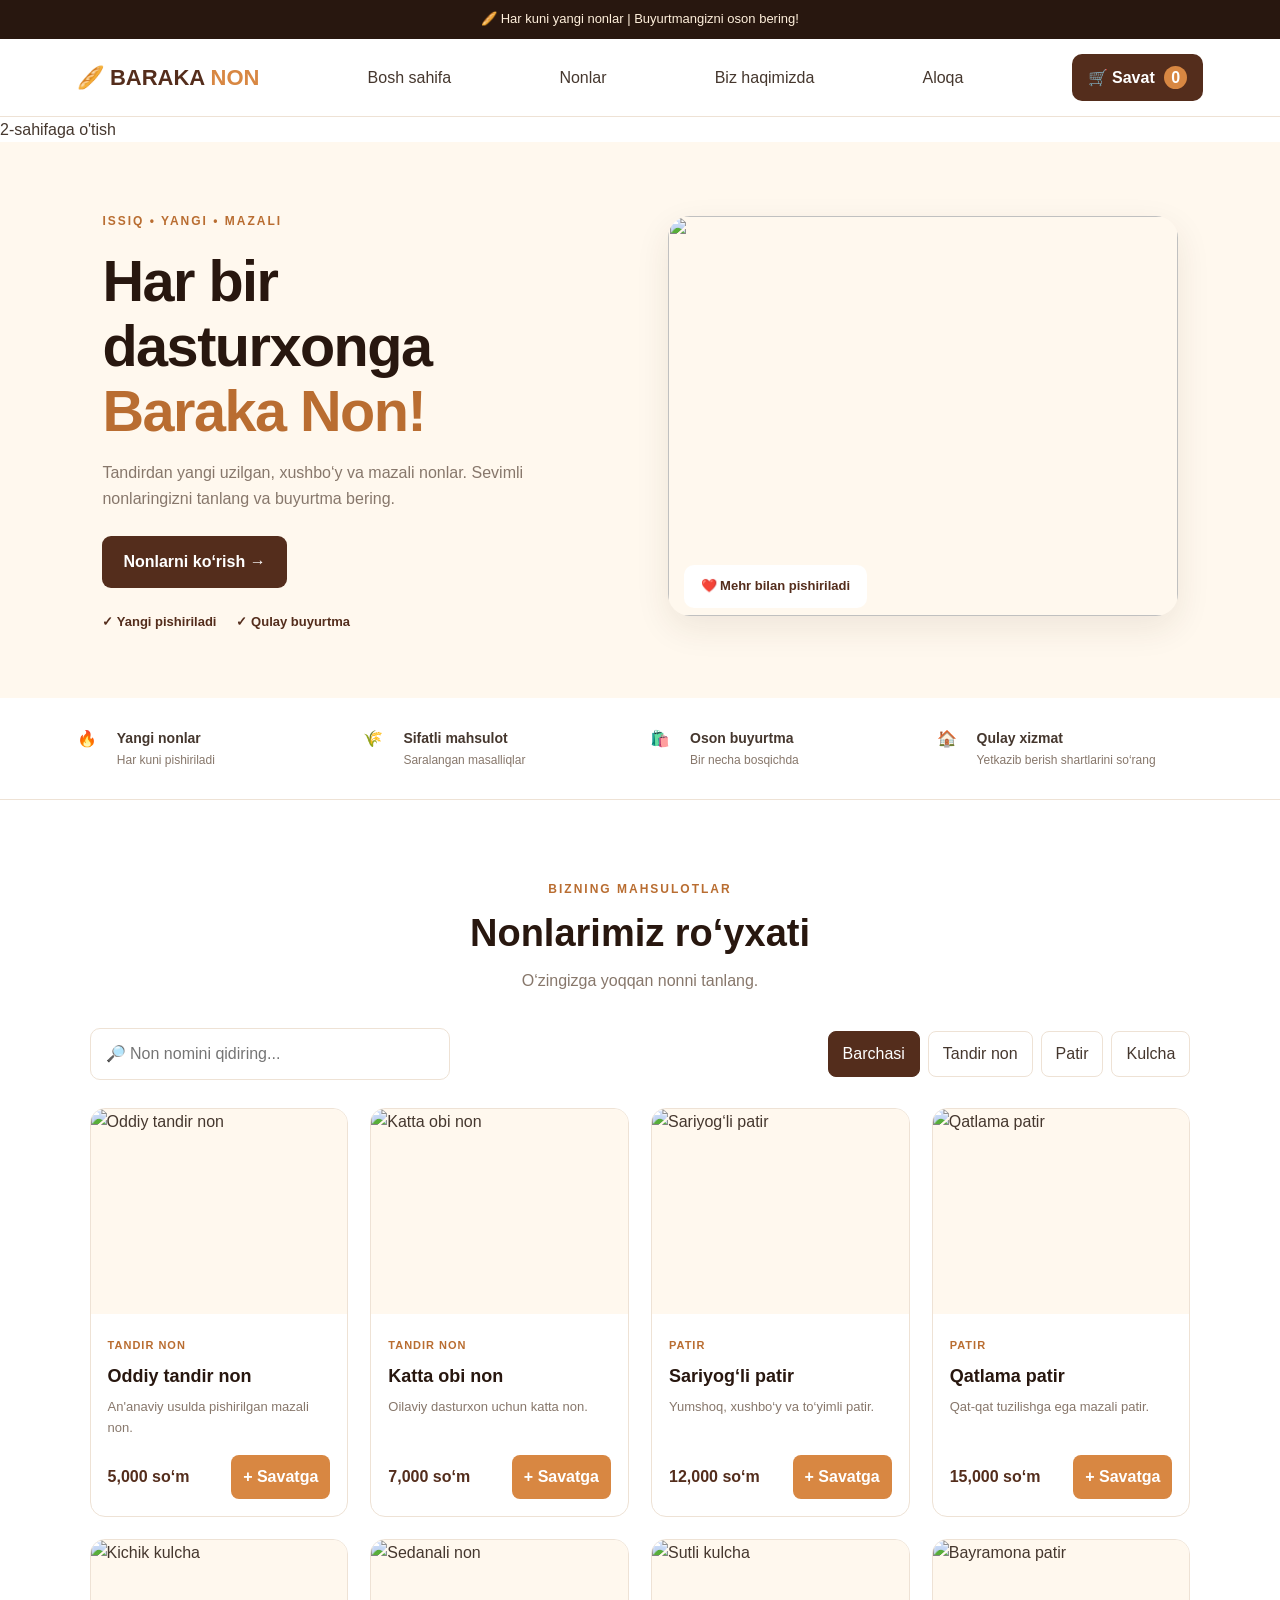
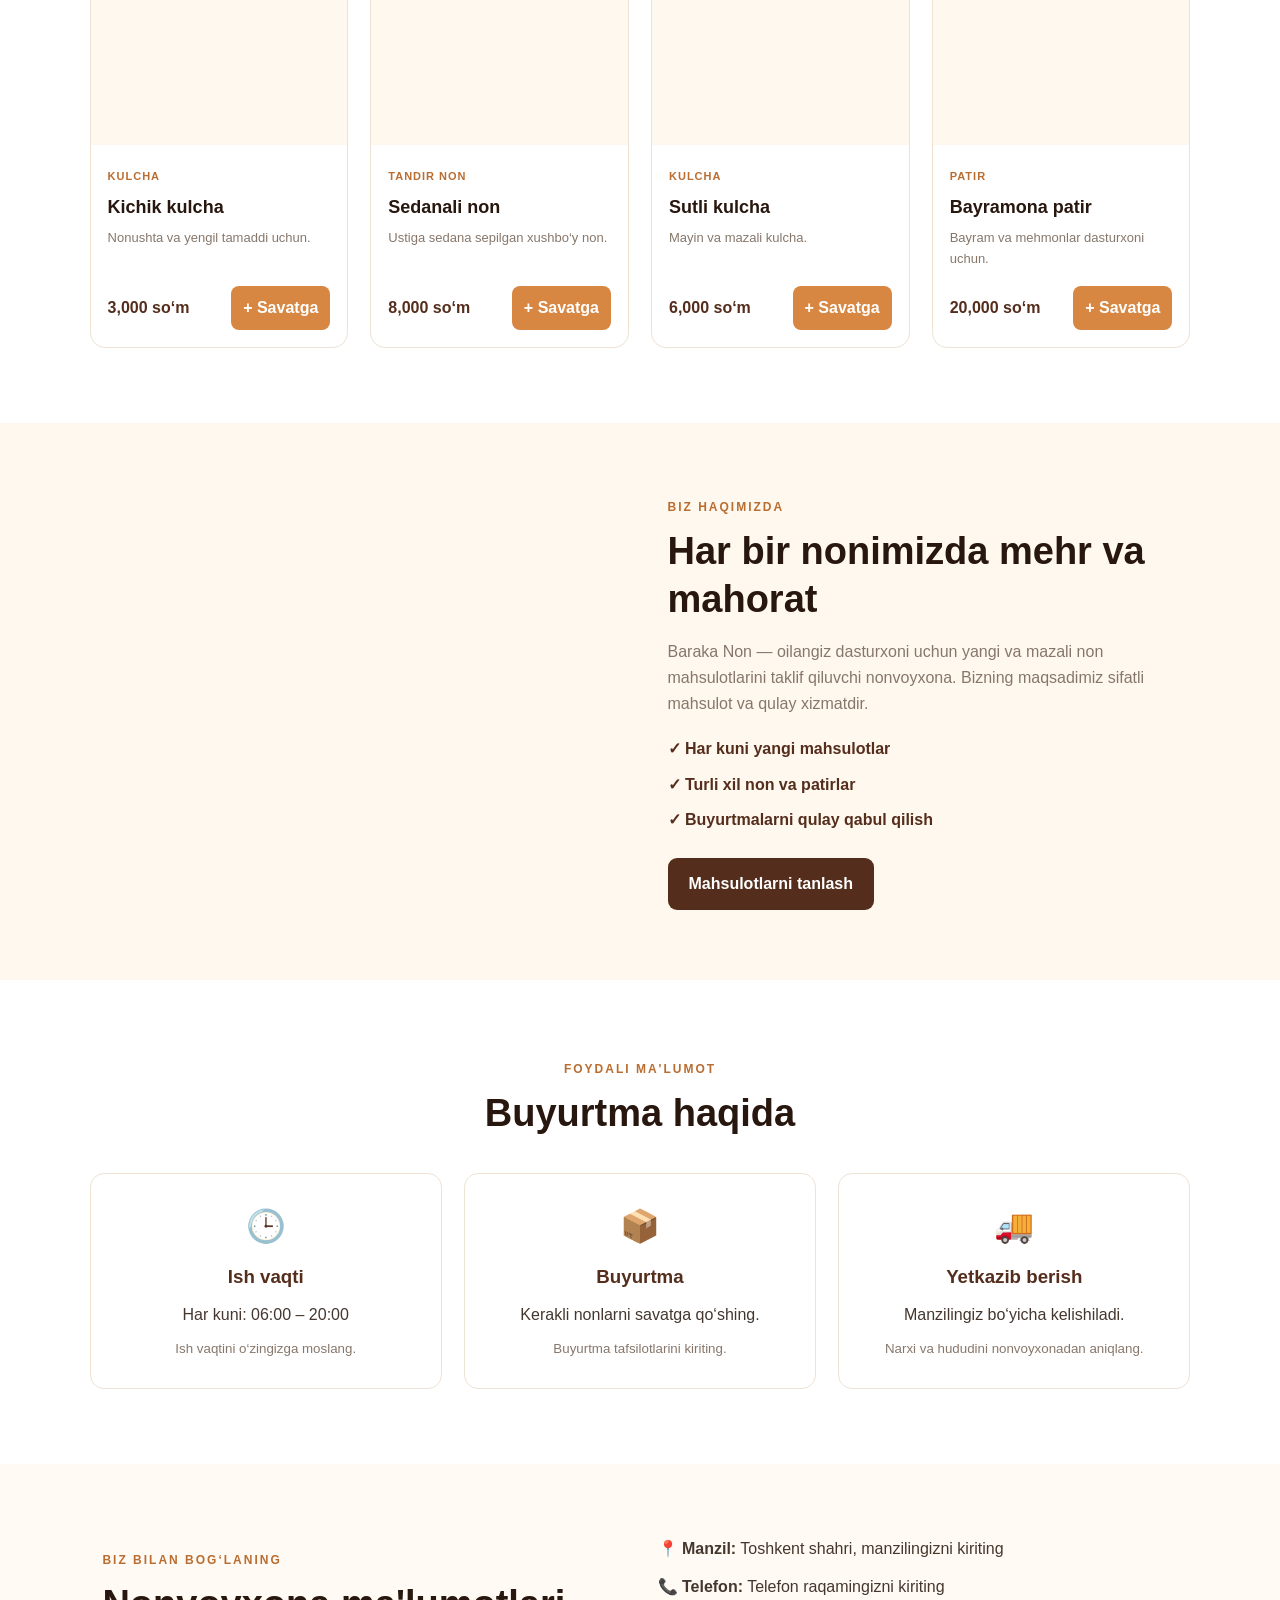
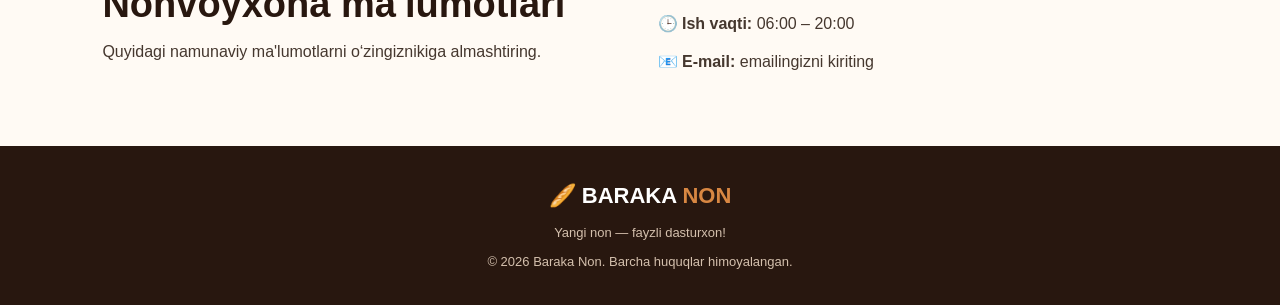
==== index.html @ 47008dd4 "message" ====
<!DOCTYPE html>
<html lang="uz">
<head>
  <meta charset="UTF-8">
  <meta name="viewport" content="width=device-width, initial-scale=1.0">
  <meta name="description" content="Yangi va mazali tandir nonlar. Nonlarni onlayn buyurtma qiling!">
  <title>Baraka Non — Onlayn nonvoyxona</title>
  <link rel="stylesheet" href="./style.css">
</head>
<body>

  <div class="topbar">
    🥖 Har kuni yangi nonlar | Buyurtmangizni oson bering!
  </div>

  <header class="header">
    <a href="#" class="logo">🥖 BARAKA <span>NON</span></a>
      <a href="#home">Bosh sahifa</a>
      <a href="#products">Nonlar</a>
      <a href="#about">Biz haqimizda</a>
      <a href="#contact">Aloqa</a>
    </nav>

    <button class="cart-button" id="openCart">
      🛒 Savat <span id="cartCount">0</span>
    </button>
  </header>
<a href="cart.html">2-sahifaga o'tish</a>
  <main>
    <section class="hero" id="home">
      <div class="hero-content">
        <span class="eyebrow">ISSIQ • YANGI • MAZALI</span>
        <h1>Har bir dasturxonga <span>Baraka Non!</span></h1>
        <p>
          Tandirdan yangi uzilgan, xushbo‘y va mazali nonlar.
          Sevimli nonlaringizni tanlang va buyurtma bering.
        </p>
        <a href="#products" class="primary-button">Nonlarni ko‘rish →</a>

        <div class="hero-features">
          <span>✓ Yangi pishiriladi</span>
          <span>✓ Qulay buyurtma</span>
        </div>
      </div>
      <div class="hero-image">
        <img
          src="https://share.google/D6QhueVzPKbuDrAvo
          alt="Yangi pishirilgan nonlar">
        <div class="image-label">❤️ Mehr bilan pishiriladi</div>
      </div>
    </section>

    <section class="benefits">
      <div>🔥 <strong>Yangi nonlar</strong><small>Har kuni pishiriladi</small></div>
      <div>🌾 <strong>Sifatli mahsulot</strong><small>Saralangan masalliqlar</small></div>
      <div>🛍️ <strong>Oson buyurtma</strong><small>Bir necha bosqichda</small></div>
      <div>🏠 <strong>Qulay xizmat</strong><small>Yetkazib berish shartlarini so‘rang</small></div>
    </section>

    <section class="products-section" id="products">
      <div class="section-heading">
        <span class="eyebrow">BIZNING MAHSULOTLAR</span>
        <h2>Nonlarimiz ro‘yxati</h2>
        <p>O‘zingizga yoqqan nonni tanlang.</p>
      </div>

      <div class="catalog-tools">
        <input id="searchInput" type="search"
          placeholder="🔎 Non nomini qidiring...">

        <div class="filters" id="categoryFilters">
          <button class="filter active" data-category="Barchasi">Barchasi</button>
          <button class="filter" data-category="Tandir non">Tandir non</button>
          <button class="filter" data-category="Patir">Patir</button>
          <button class="filter" data-category="Kulcha">Kulcha</button>
        </div>
      </div>

      <div class="product-grid" id="productGrid"></div>
    </section>

    <section class="about-section" id="about">
      <div class="about-image">
        <img[data-uri]
          alt="Nonvoyxona mahsulotlari">
      </div>
      <div class="about-content">
        <span class="eyebrow">BIZ HAQIMIZDA</span>
        <h2>Har bir nonimizda mehr va mahorat</h2>
        <p>
          Baraka Non — oilangiz dasturxoni uchun yangi va mazali
          non mahsulotlarini taklif qiluvchi nonvoyxona.
          Bizning maqsadimiz sifatli mahsulot va qulay xizmatdir.
        </p>
        <ul>
          <li>✓ Har kuni yangi mahsulotlar</li>
          <li>✓ Turli xil non va patirlar</li>
          <li>✓ Buyurtmalarni qulay qabul qilish</li>
        </ul>
        <a href="#products" class="primary-button">Mahsulotlarni tanlash</a>
      </div>
    </section>

    <section class="info-section">
      <div class="section-heading">
        <span class="eyebrow">FOYDALI MA'LUMOT</span>
        <h2>Buyurtma haqida</h2>
      </div>
      <div class="info-grid">
        <article class="info-card">
          <span>🕒</span>
          <h3>Ish vaqti</h3>
          <p>Har kuni: 06:00 – 20:00</p>
          <small>Ish vaqtini o‘zingizga moslang.</small>
        </article>
        <article class="info-card">
          <span>📦</span>
          <h3>Buyurtma</h3>
          <p>Kerakli nonlarni savatga qo‘shing.</p>
          <small>Buyurtma tafsilotlarini kiriting.</small>
        </article>
        <article class="info-card">
          <span>🚚</span>
          <h3>Yetkazib berish</h3>
          <p>Manzilingiz bo‘yicha kelishiladi.</p>
          <small>Narxi va hududini nonvoyxonadan aniqlang.</small>
        </article>
      </div>
    </section>

    <section class="contact-section" id="contact">
      <div>
        <span class="eyebrow">BIZ BILAN BOG‘LANING</span>
        <h2>Nonvoyxona ma'lumotlari</h2>
        <p>Quyidagi namunaviy ma'lumotlarni o‘zingiznikiga almashtiring.</p>
      </div>
      <div class="contact-details">
        <p>📍 <strong>Manzil:</strong> Toshkent shahri, manzilingizni kiriting</p>
        <p>📞 <strong>Telefon:</strong> Telefon raqamingizni kiriting</p>
        <p>🕒 <strong>Ish vaqti:</strong> 06:00 – 20:00</p>
        <p>📧 <strong>E-mail:</strong> emailingizni kiriting</p>
      </div>
    </section>
  </main>

  <footer class="footer">
    <a href="#home" class="logo">🥖 BARAKA <span>NON</span></a>
    <p>Yangi non — fayzli dasturxon!</p>
    <p>© <span id="year"></span> Baraka Non. Barcha huquqlar himoyalangan.</p>
  </footer>

  <!-- Savat oynasi -->
  <div class="modal" id="cartModal" aria-hidden="true">
    <div class="modal-content">
      <button class="close-button" id="closeCart" aria-label="Yopish">×</button>
      <h2>🛒 Savatingiz</h2>
      <div id="cartItems"></div>

      <div class="cart-total">
        <span>Jami:</span>
        <strong id="cartTotal">0 so‘m</strong>
      </div>

      <button class="primary-button full-button" id="checkoutButton">
        Buyurtma berish
      </button>
      <p class="small-note">Buyurtma berish uchun ma'lumotlaringizni kiriting.</p>
    </div>
  </div>

  <!-- Buyurtma formasi -->
  <div class="modal" id="checkoutModal" aria-hidden="true">
    <div class="modal-content">
      <button class="close-button" id="closeCheckout" aria-label="Yopish">×</button>
      <h2>Buyurtma ma'lumotlari</h2>

      <form id="orderForm">
        <label for="customerName">Ismingiz</label>
        <input id="customerName" name="name" required
          placeholder="Ismingizni kiriting">

        <label for="customerPhone">Telefon raqamingiz</label>
        <input id="customerPhone" name="phone" type="tel"
          required placeholder="+998 90 123 45 67">

        <label for="customerAddress">Yetkazib berish manzili</label>
        <textarea id="customerAddress" name="address"
          required placeholder="Manzilingizni kiriting"></textarea>

        <label for="customerNote">Qo‘shimcha izoh (ixtiyoriy)</label>
        <textarea id="customerNote" name="note"
          placeholder="Masalan, mo‘ljal yoki boshqa izoh"></textarea>

        <div class="cart-total">
          <span>Buyurtma jami:</span>
          <strong id="checkoutTotal">0 so‘m</strong>
        </div>
        <button type="submit" class="primary-button full-button">
          Buyurtmani tasdiqlash
        </button>
      </form>
      <p class="small-note">
        Hozircha demo rejim. Haqiqiy buyurtmalarni qabul qilish uchun
        server yoki Telegram integratsiyasi kerak.
      </p>
    </div>
  </div>

  <div id="toast" class="toast" role="status"></div>


  <script src="./scipt.js"></script>

</body>
</html>
---- style.css ----
:root {
  --brown: #542d1c;
  --dark: #28170f;
  --orange: #d88742;
  --cream: #fff8ee;
  --white: #ffffff;
  --text: #45372e;
  --muted: #87776b;
  --border: #eee2d5;
  --shadow: 0 12px 35px rgba(69, 43, 24, 0.09);
}

* {
  margin: 0;
  padding: 0;
  box-sizing: border-box;
}

html {
  scroll-behavior: smooth;
  scroll-padding-top: 90px;
}

body {
  font-family: Arial, Helvetica, sans-serif;
  background: var(--white);
  color: var(--text);
  line-height: 1.6;
}

button, input, textarea {
  font: inherit;
}

button, a {
  -webkit-tap-highlight-color: transparent;
}

a {
  color: inherit;
  text-decoration: none;
}

button {
  cursor: pointer;
}

.topbar {
  background: var(--dark);
  color: #fff0dc;
  text-align: center;
  padding: 9px 15px;
  font-size: 13px;
}

.header {
  min-height: 78px;
  padding: 14px 6%;
  display: flex;
  align-items: center;
  justify-content: space-between;
  gap: 22px;
  background: white;
  position: sticky;
  top: 0;
  z-index: 10;
  border-bottom: 1px solid var(--border);
}

.logo {
  color: var(--brown);
  font-weight: 900;
  font-size: 22px;
  white-space: nowrap;
}

.logo span {
  color: var(--orange);
}

nav {
  display: flex;
  gap: 25px;
  align-items: center;
}

nav a {
  font-size: 14px;
  font-weight: 600;
  transition: color .2s;
}

nav a:hover {
  color: var(--orange);
}

.cart-button {
  background: var(--brown);
  color: white;
  border: 0;
  padding: 11px 16px;
  border-radius: 10px;
  font-weight: bold;
  white-space: nowrap;
}

#cartCount {
  display: inline-flex;
  background: var(--orange);
  color: white;
  border-radius: 20px;
  min-width: 23px;
  height: 23px;
  align-items: center;
  justify-content: center;
  margin-left: 5px;
}

.hero {
  background: var(--cream);
  padding: 65px 8%;
  display: grid;
  grid-template-columns: 1fr 1fr;
  align-items: center;
  gap: 55px;
}

.hero-content {
  max-width: 570px;
}

.eyebrow {
  color: #b96d31;
  font-size: 12px;
  font-weight: 800;
  letter-spacing: 2px;
}

.hero h1 {
  font-size: clamp(36px, 4.5vw, 58px);
  color: var(--dark);
  line-height: 1.13;
  margin: 16px 0;
  letter-spacing: -1.5px;
}

.hero h1 span {
  color: #b96d31;
}

.hero-content > p {
  color: var(--muted);
  margin-bottom: 25px;
  max-width: 470px;
}

.primary-button {
  display: inline-flex;
  justify-content: center;
  align-items: center;
  gap: 8px;
  border: none;
  border-radius: 9px;
  background: var(--brown);
  color: white;
  padding: 13px 21px;
  font-weight: 700;
  transition: background .2s, transform .2s;
}

.primary-button:hover {
  background: #75472c;
  transform: translateY(-2px);
}

.hero-features {
  display: flex;
  flex-wrap: wrap;
  gap: 20px;
  margin-top: 24px;
  color: var(--brown);
  font-size: 13px;
  font-weight: 600;
}

.hero-image {
  position: relative;
}

.hero-image img {
  width: 100%;
  height: 400px;
  object-fit: cover;
  border-radius: 22px;
  box-shadow: var(--shadow);
}

.image-label {
  position: absolute;
  left: 16px;
  bottom: 16px;
  background: white;
  padding: 11px 17px;
  border-radius: 10px;
  color: var(--brown);
  font-weight: bold;
  font-size: 13px;
}

.benefits {
  display: grid;
  grid-template-columns: repeat(4, 1fr);
  padding: 28px 6%;
  gap: 20px;
  border-bottom: 1px solid var(--border);
}

.benefits > div {
  display: grid;
  grid-template-columns: 40px 1fr;
  align-items: center;
  font-size: 16px;
}

.benefits > div > strong {
  font-size: 14px;
}

.benefits > div > small {
  grid-column: 2;
  color: var(--muted);
  font-size: 12px;
}

.products-section, .info-section {
  padding: 75px 7%;
}

.section-heading {
  text-align: center;
  margin-bottom: 35px;
}

.section-heading h2, .about-content h2,
.contact-section h2 {
  color: var(--dark);
  font-size: clamp(27px, 3vw, 38px);
  line-height: 1.25;
  margin: 10px 0;
}

.section-heading p {
  color: var(--muted);
}

.catalog-tools {
  display: flex;
  flex-wrap: wrap;
  align-items: center;
  justify-content: space-between;
  gap: 18px;
  margin-bottom: 28px;
}

#searchInput {
  flex: 1;
  min-width: 220px;
  max-width: 360px;
  border: 1px solid var(--border);
  padding: 12px 15px;
  border-radius: 10px;
  outline: none;
}

#searchInput:focus, input:focus, textarea:focus {
  border-color: var(--orange);
  box-shadow: 0 0 0 3px rgba(216, 135, 66, .12);
}

.filters {
  display: flex;
  flex-wrap: wrap;
  gap: 8px;
}

.filter {
  padding: 9px 14px;
  border: 1px solid var(--border);
  background: white;
  border-radius: 8px;
  color: var(--text);
}

.filter.active, .filter:hover {
  background: var(--brown);
  border-color: var(--brown);
  color: white;
}

.product-grid {
  display: grid;
  grid-template-columns: repeat(4, minmax(0, 1fr));
  gap: 22px;
}

.product-card {
  background: white;
  border: 1px solid var(--border);
  border-radius: 15px;
  overflow: hidden;
  transition: transform .2s, box-shadow .2s;
}

.product-card:hover {
  transform: translateY(-5px);
  box-shadow: var(--shadow);
}

.product-image {
  width: 100%;
  height: 205px;
  object-fit: cover;
  background: var(--cream);
  display: block;
}

.product-info {
  padding: 17px;
}

.product-category {
  font-size: 11px;
  text-transform: uppercase;
  letter-spacing: 1px;
  color: #b96d31;
  font-weight: bold;
}

.product-info h3 {
  font-size: 18px;
  color: var(--dark);
  margin: 6px 0;
}

.product-description {
  color: var(--muted);
  font-size: 13px;
  min-height: 42px;
}

.product-bottom {
  display: flex;
  align-items: center;
  justify-content: space-between;
  gap: 8px;
  margin-top: 16px;
}

.product-price {
  font-size: 16px;
  color: var(--brown);
  font-weight: 800;
}

.add-button {
  border: none;
  background: var(--orange);
  color: white;
  font-weight: bold;
  padding: 9px 12px;
  border-radius: 8px;
}

.add-button:hover {
  background: var(--brown);
}

.empty-state {
  grid-column: 1 / -1;
  text-align: center;
  padding: 40px 10px;
  color: var(--muted);
}

.about-section {
  padding: 70px 8%;
  background: var(--cream);
  display: grid;
  grid-template-columns: 1fr 1fr;
  align-items: center;
  gap: 55px;
}

.about-image img {
  width: 100%;
  height: 360px;
  object-fit: cover;
  border-radius: 18px;
}

.about-content p {
  color: var(--muted);
  margin: 16px 0;
}

.about-content ul {
  list-style: none;
  margin: 20px 0 25px;
}

.about-content li {
  margin: 10px 0;
  color: var(--brown);
  font-weight: 600;
}

.info-grid {
  display: grid;
  grid-template-columns: repeat(3, 1fr);
  gap: 22px;
}

.info-card {
  border: 1px solid var(--border);
  border-radius: 14px;
  padding: 27px;
  text-align: center;
}

.info-card > span {
  font-size: 32px;
}

.info-card h3 {
  color: var(--brown);
  margin: 10px 0;
}

.info-card p {
  margin-bottom: 8px;
}

.info-card small {
  color: var(--muted);
}

.contact-section {
  padding: 60px 8%;
  background: #fffaf4;
  display: grid;
  grid-template-columns: 1fr 1fr;
  gap: 35px;
  align-items: center;
}

.contact-details {
  overflow-wrap: anywhere;
}

.contact-details p {
  margin: 12px 0;
}

.footer {
  padding: 32px 15px;
  background: var(--dark);
  color: #f6e7d7;
  text-align: center;
}

.footer .logo {
  color: white;
}

.footer p {
  margin-top: 9px;
  font-size: 13px;
  color: #d4c0ad;
}

.modal {
  position: fixed;
  inset: 0;
  z-index: 30;
  display: none;
  align-items: center;
  justify-content: center;
  background: rgba(25, 16, 10, .6);
  padding: 15px;
}

.modal.show {
  display: flex;
}

.modal-content {
  background: white;
  padding: 28px;
  border-radius: 17px;
  width: 100%;
  max-width: 480px;
  max-height: 90vh;
  overflow-y: auto;
  position: relative;
  box-shadow: var(--shadow);
}

.modal-content h2 {
  color: var(--brown);
  margin: 5px 35px 22px 0;
  font-size: 24px;
}

.close-button {
  position: absolute;
  top: 12px;
  right: 17px;
  border: none;
  background: transparent;
  font-size: 30px;
  color: var(--muted);
}

.cart-item {
  display: flex;
  justify-content: space-between;
  align-items: center;
  gap: 10px;
  padding: 13px 0;
  border-bottom: 1px solid var(--border);
}

.cart-item-name {
  font-weight: bold;
  font-size: 14px;
}

.cart-item-price {
  color: var(--muted);
  font-size: 12px;
}

.quantity-controls {
  display: flex;
  align-items: center;
  gap: 9px;
}

.quantity-controls button {
  width: 29px;
  height: 29px;
  border: 1px solid var(--border);
  background: var(--cream);
  border-radius: 7px;
  color: var(--brown);
  font-weight: bold;
}

.cart-total {
  display: flex;
  justify-content: space-between;
  gap: 10px;
  border-top: 1px solid var(--border);
  margin-top: 20px;
  padding: 17px 0;
  font-size: 17px;
}

.cart-total strong {
  color: var(--brown);
}

.full-button {
  width: 100%;
}

.small-note {
  font-size: 12px;
  color: var(--muted);
  margin-top: 13px;
}

#orderForm label {
  display: block;
  margin: 13px 0 5px;
  font-size: 13px;
  font-weight: bold;
}

#orderForm input, #orderForm textarea {
  width: 100%;
  padding: 12px;
  border: 1px solid var(--border);
  border-radius: 8px;
  outline: none;
}

#orderForm textarea {
  min-height: 75px;
  resize: vertical;
}

#orderForm .primary-button {
  margin-top: 10px;
}

.toast {
  position: fixed;
  bottom: 20px;
  left: 50%;
  transform: translateX(-50%) translateY(20px);
  background: var(--dark);
  color: white;
  padding: 12px 20px;
  border-radius: 10px;
  opacity: 0;
  pointer-events: none;
  transition: .25s;
  z-index: 50;
  width: max-content;
  max-width: 90%;
  text-align: center;
}

.toast.show {
  opacity: 1;
  transform: translateX(-50%) translateY(0);
}

@media (max-width: 1000px) {
  .header {
    flex-wrap: wrap;
  }

  nav {
    order: 3;
    width: 100%;
    justify-content: center;
    flex-wrap: wrap;
    gap: 15px;
  }

  .product-grid {
    grid-template-columns: repeat(2, minmax(0, 1fr));
  }

  .benefits {
    grid-template-columns: repeat(2, 1fr);
  }
}

@media (max-width: 650px) {
  .header {
    padding: 13px 4%;
    gap: 10px;
  }

  .logo {
    font-size: 18px;
  }

  .cart-button {
    padding: 9px 10px;
    font-size: 12px;
  }

  nav {
    font-size: 12px;
    gap: 12px;
  }

  nav a {
    font-size: 12px;
  }

  .hero {
    padding: 40px 6%;
    grid-template-columns: 1fr;
    gap: 28px;
  }

  .hero h1 {
    font-size: 39px;
  }

  .hero-image img {
    height: 270px;
  }

  .benefits {
    padding: 22px 5%;
    gap: 18px 10px;
  }

  .benefits > div {
    grid-template-columns: 30px 1fr;
    font-size: 13px;
  }

  .benefits > div > strong {
    font-size: 12px;
  }

  .benefits > div > small {
    font-size: 11px;
  }

  .products-section, .info-section {
    padding: 48px 5%;
  }

  .catalog-tools {
    align-items: stretch;
  }

  #searchInput {
    max-width: none;
  }

  .product-grid {
    gap: 12px;
  }

  .product-image {
    height: 145px;
  }

  .product-info {
    padding: 12px;
  }

  .product-info h3 {
    font-size: 15px;
  }

  .product-description {
    font-size: 12px;
    min-height: 58px;
  }

  .product-price {
    font-size: 13px;
  }

  .add-button {
    padding: 8px;
    font-size: 12px;
  }

  .about-section, .contact-section {
    grid-template-columns: 1fr;
    padding: 45px 6%;
    gap: 25px;
  }

  .about-image img {
    height: 260px;
  }

  .info-grid {
    grid-template-columns: 1fr;
  }

  .modal-content {
    padding: 23px 18px;
  }
}
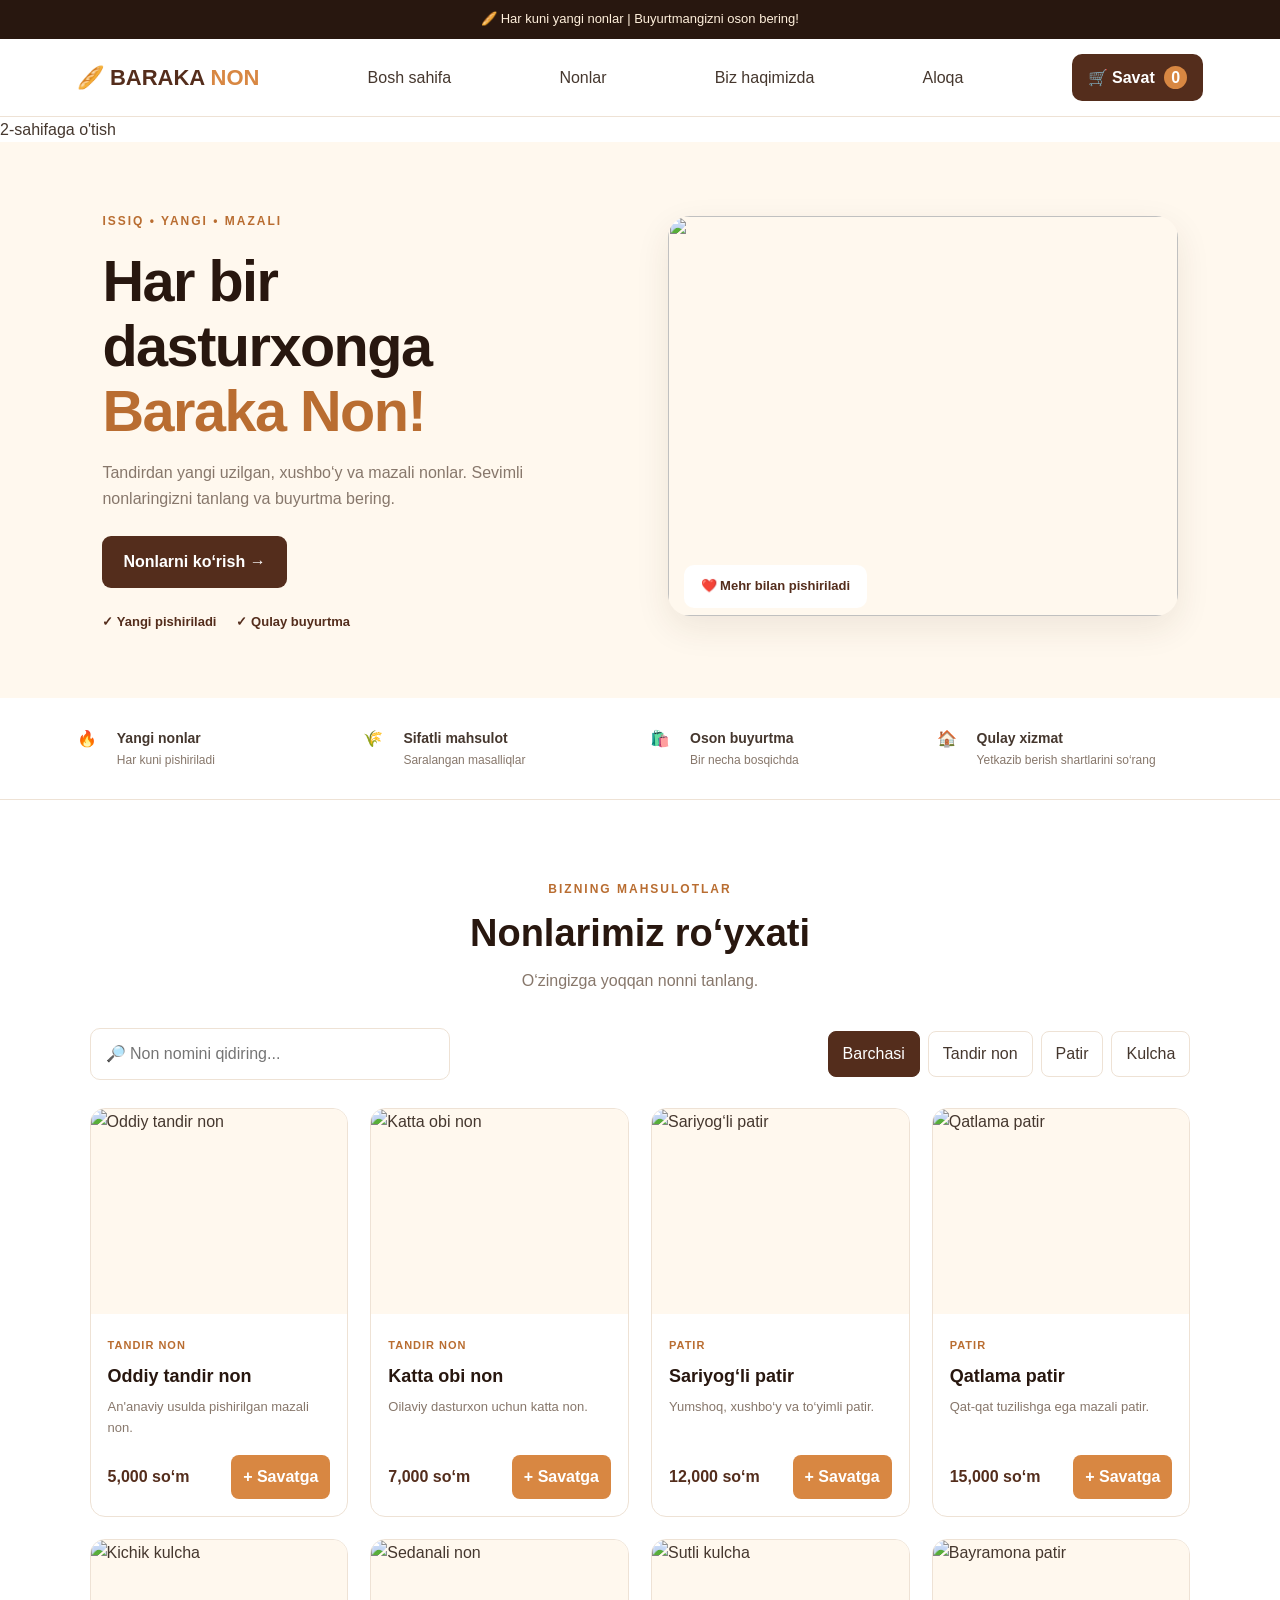
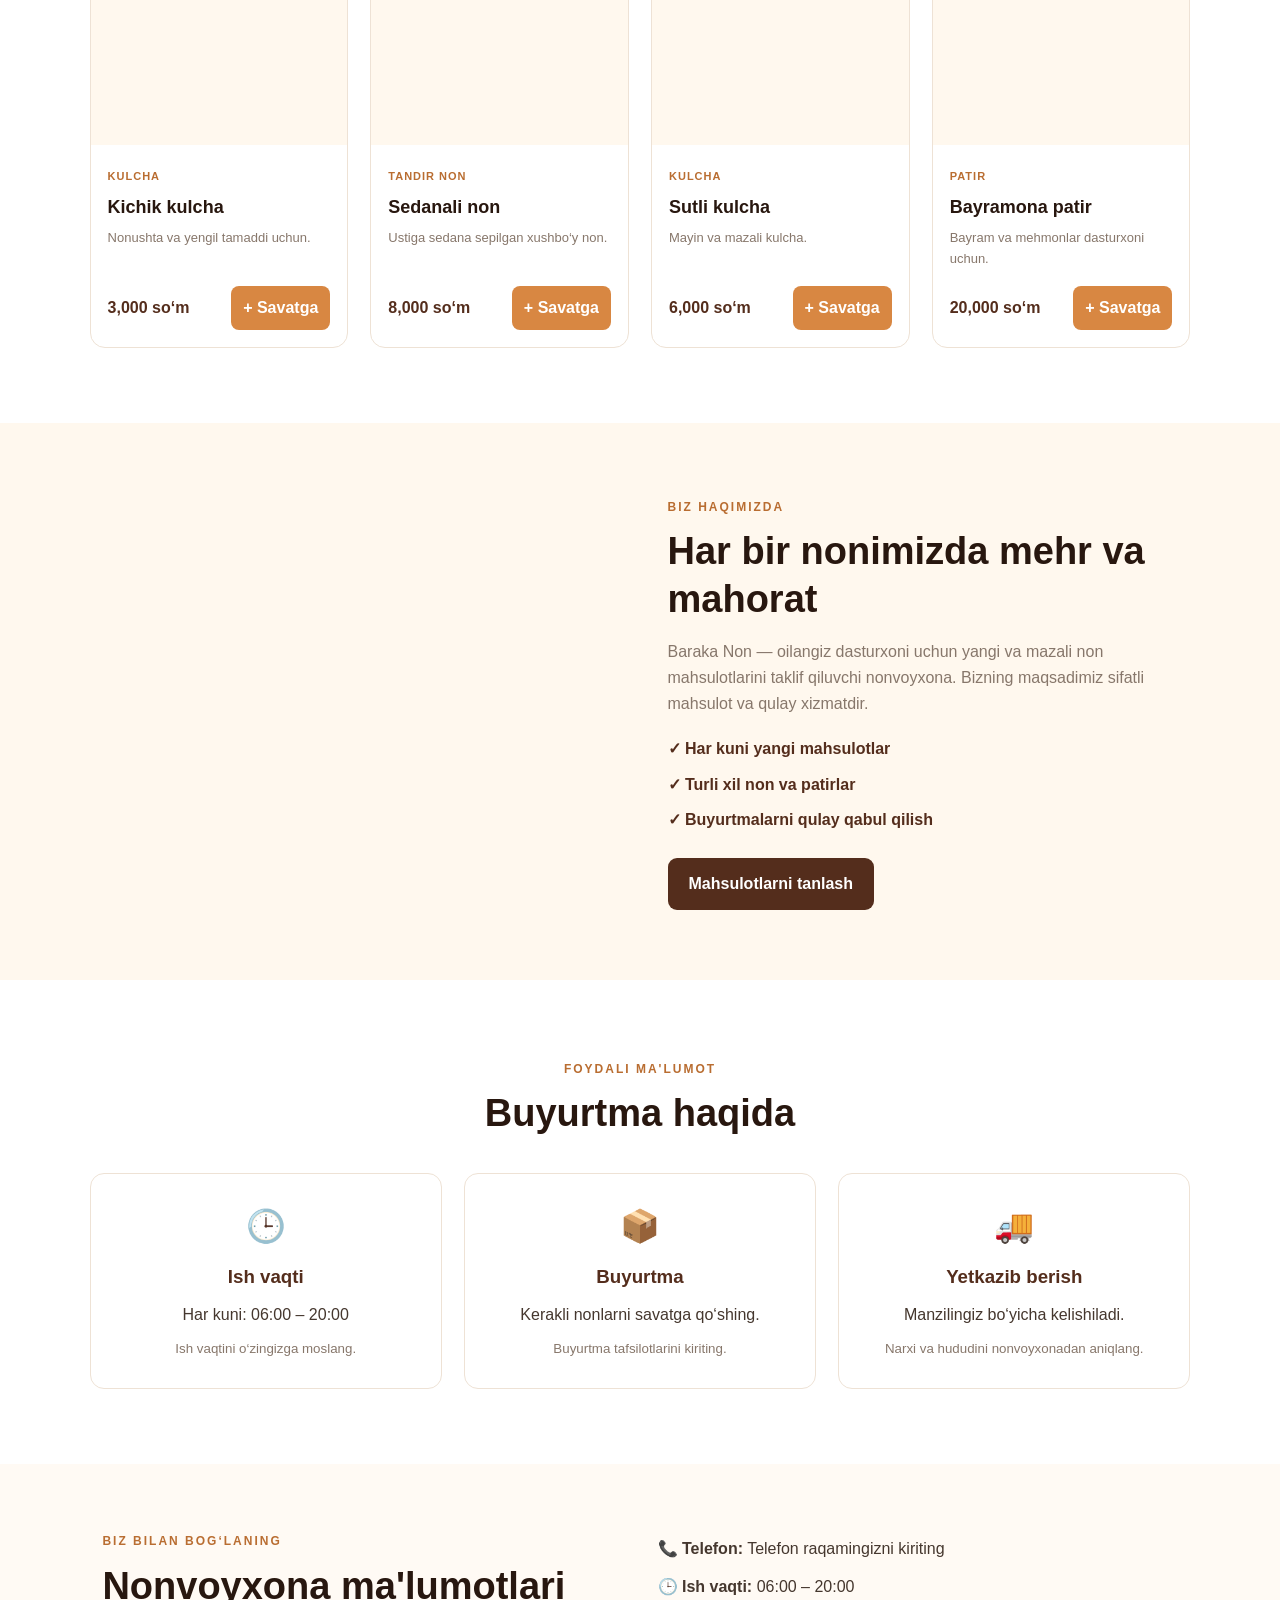
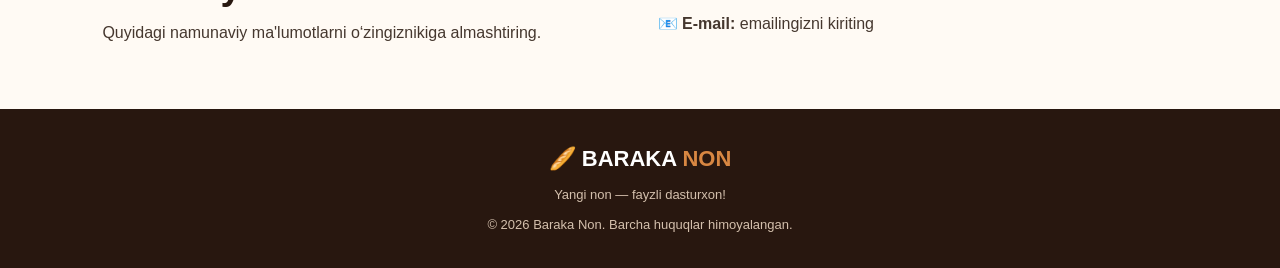
==== commit 76a3a300: "manzil olib tashlandi" ====
--- a/index.html
+++ b/index.html
@@ -136,7 +136,7 @@
         <p>Quyidagi namunaviy ma'lumotlarni o‘zingiznikiga almashtiring.</p>
       </div>
       <div class="contact-details">
-        <p>📍 <strong>Manzil:</strong> Toshkent shahri, manzilingizni kiriting</p>
+       
         <p>📞 <strong>Telefon:</strong> Telefon raqamingizni kiriting</p>
         <p>🕒 <strong>Ish vaqti:</strong> 06:00 – 20:00</p>
         <p>📧 <strong>E-mail:</strong> emailingizni kiriting</p>
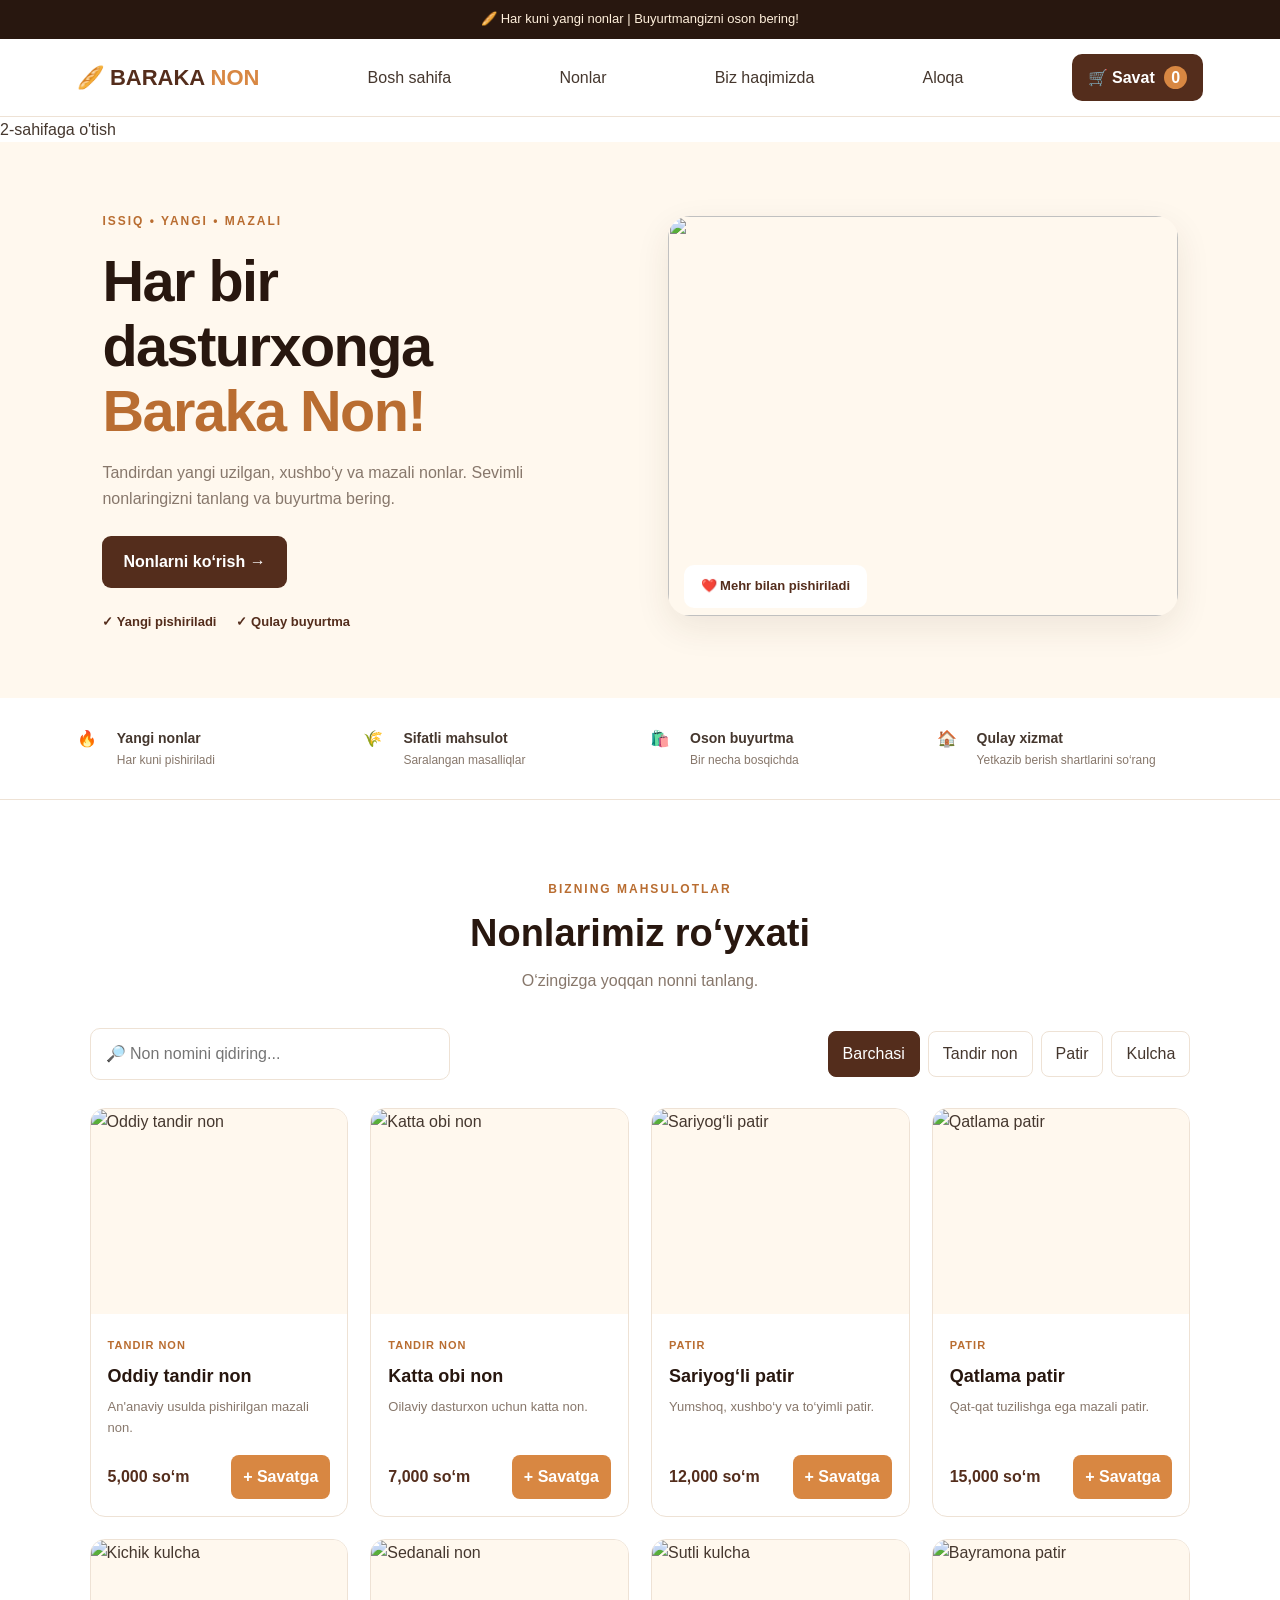
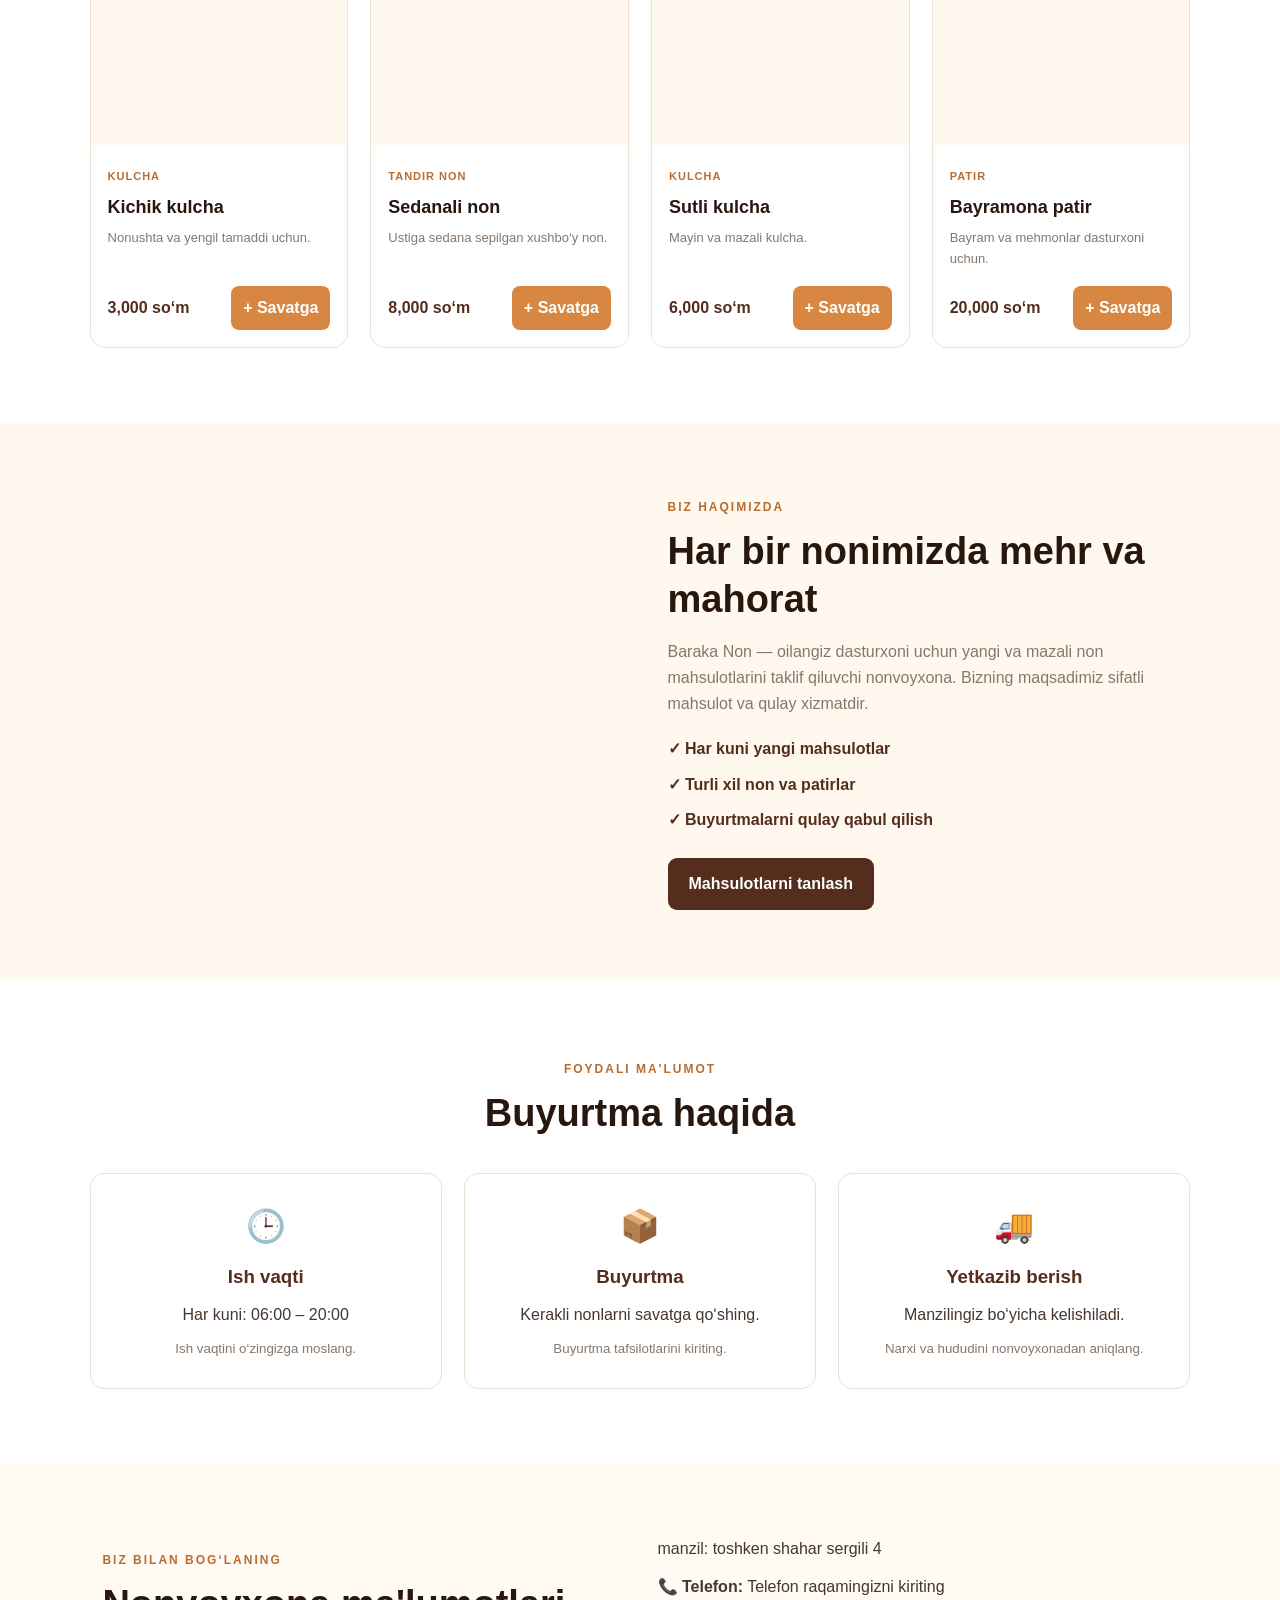
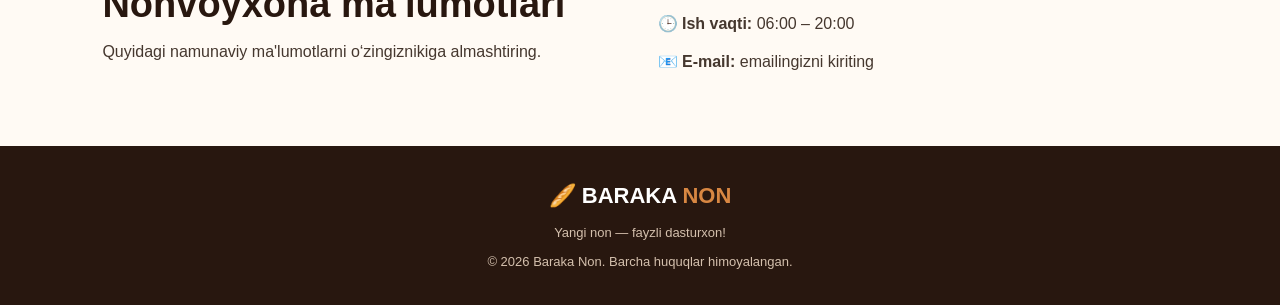
==== commit 5f93c735: "manzil: toshkent shaxar sergil 4" ====
--- a/index.html
+++ b/index.html
@@ -136,7 +136,9 @@
         <p>Quyidagi namunaviy ma'lumotlarni o‘zingiznikiga almashtiring.</p>
       </div>
       <div class="contact-details">
-       
+        <p>manzil: toshken shahar sergili 4</p>
+    
+
         <p>📞 <strong>Telefon:</strong> Telefon raqamingizni kiriting</p>
         <p>🕒 <strong>Ish vaqti:</strong> 06:00 – 20:00</p>
         <p>📧 <strong>E-mail:</strong> emailingizni kiriting</p>
